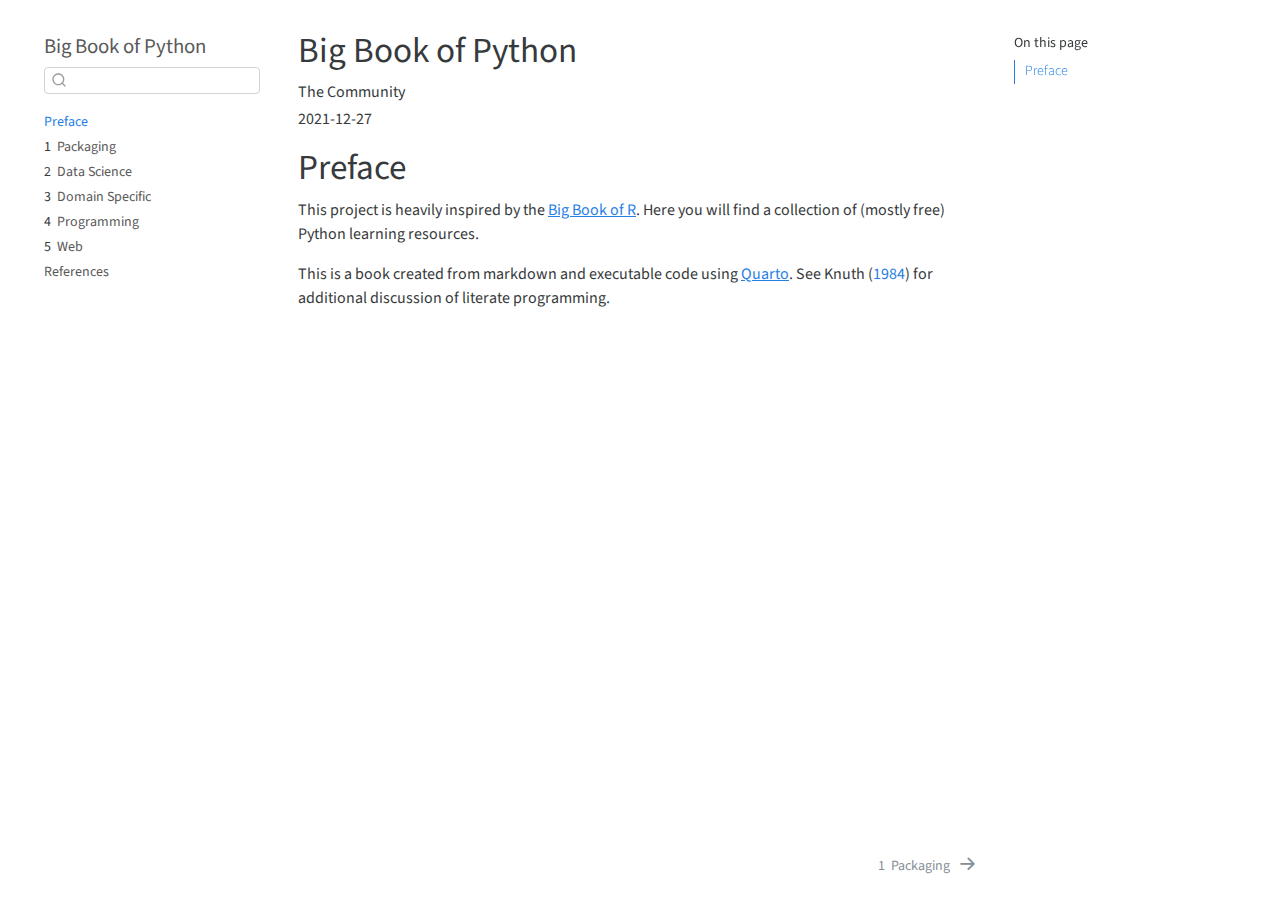
==== _book/index.html @ bb04ad39 "render book" ====
<!DOCTYPE html>
<html xmlns="http://www.w3.org/1999/xhtml" lang="" xml:lang=""><head>
  <meta charset="utf-8">
  <meta name="generator" content="quarto-0.2.399">
  <meta name="viewport" content="width=device-width, initial-scale=1.0, user-scalable=yes">
  <meta name="author" content="The Community">
  <meta name="dcterms.date" content="2021-12-27">
  <title>Big Book of Python</title>
  <style>
    code{white-space: pre-wrap;}
    span.smallcaps{font-variant: small-caps;}
    span.underline{text-decoration: underline;}
    div.column{display: inline-block; vertical-align: top; width: 50%;}
    div.hanging-indent{margin-left: 1.5em; text-indent: -1.5em;}
    ul.task-list{list-style: none;}
    div.csl-bib-body { }
    div.csl-entry {
      clear: both;
    }
    .hanging div.csl-entry {
      margin-left:2em;
      text-indent:-2em;
    }
    div.csl-left-margin {
      min-width:2em;
      float:left;
    }
    div.csl-right-inline {
      margin-left:2em;
      padding-left:1em;
    }
    div.csl-indent {
      margin-left: 2em;
    }
  </style>

  <!--[if lt IE 9]>
    <script src="//cdnjs.cloudflare.com/ajax/libs/html5shiv/3.7.3/html5shiv-printshiv.min.js"></script>
  <![endif]-->
  <script src="site_libs/quarto-nav/quarto-nav.js"></script>
  <script src="site_libs/quarto-nav/headroom.min.js"></script>
  <script src="site_libs/clipboard/clipboard.min.js"></script>
  <meta name="quarto:offset" content="./">
  <script src="site_libs/quarto-search/autocomplete.umd.js"></script>
  <script src="site_libs/quarto-search/fuse.min.js"></script>
  <script src="site_libs/quarto-search/quarto-search.js"></script>
  <link href="./packaging.html" rel="next">
  <script src="site_libs/quarto-html/quarto.js"></script>
  <script src="site_libs/quarto-html/popper.min.js"></script>
  <script src="site_libs/quarto-html/tippy.umd.min.js"></script>
  <script src="site_libs/quarto-html/anchor.min.js"></script>
  <link href="site_libs/quarto-html/tippy.css" rel="stylesheet">
  <link href="site_libs/quarto-html/quarto-syntax-highlighting.css" rel="stylesheet">
  <script src="site_libs/bootstrap/bootstrap.min.js"></script>
  <link href="site_libs/bootstrap/bootstrap-icons.css" rel="stylesheet">
  <link href="site_libs/bootstrap/bootstrap.min.css" rel="stylesheet">
  <script id="quarto-search-options" type="application/json">{
    "location": "sidebar",
    "copy-button": false,
    "collapse-after": 2,
    "panel-placement": "start",
    "type": "textbox",
    "limit": 20,
    "language": {
      "search-no-results-text": "No results",
      "search-matching-documents-text": "matching documents",
      "search-copy-link-title": "Copy link to search",
      "search-hide-matches-text": "Hide additional matches",
      "search-more-match-text": "more match in this document",
      "search-more-matches-text": "more matches in this document",
      "search-clear-button-title": "Clear",
      "search-detached-cancel-button-title": "Cancel",
      "search-submit-button-title": "Submit"
    }
  }</script>
</head>
<body class="floating">
<div id="quarto-search-results"></div>
  <header id="quarto-header" class="headroom fixed-top">
  <nav class="quarto-secondary-nav" data-bs-toggle="collapse" data-bs-target="#quarto-sidebar" aria-controls="quarto-sidebar" aria-expanded="false" aria-label="Toggle sidebar navigation" onclick="if (window.quartoToggleHeadroom) { window.quartoToggleHeadroom(); }">
    <div class="container-fluid d-flex justify-content-between">
      <h1 class="quarto-secondary-nav-title">Big Book of Python</h1>
      <button type="button" class="quarto-btn-toggle btn">
        <i class="bi bi-chevron-right"></i>
      </button>
    </div>
  </nav>
</header>
<!-- content -->
<div id="quarto-content" class="quarto-container page-columns page-rows-contents page-layout-article">
<!-- sidebar -->
  <nav id="quarto-sidebar" class="sidebar collapse sidebar-navigation floating overflow-auto">
  <div class="pt-lg-2 mt-2 text-left sidebar-header">
    <div class="sidebar-title mb-0 py-0">
      <a href="./">Big Book of Python</a> 
        <div class="sidebar-tools-main">
</div>
    </div>
  </div>
    <div class="mt-2 flex-shrink-0 align-items-center">
      <div class="sidebar-search">
      <div id="quarto-search" class="" title="Search"></div>
      </div>
    </div>
  <div class="sidebar-menu-container"> 
  <ul class="list-unstyled mt-1">
      <li class="sidebar-item">
  <a href="./index.html" class="active">Preface</a>
</li>
      <li class="sidebar-item">
  <a href="./packaging.html" class=""><span class="chapter-number">1</span>&nbsp; <span class="chapter-title">Packaging</span></a>
</li>
      <li class="sidebar-item">
  <a href="./data_science.html" class=""><span class="chapter-number">2</span>&nbsp; <span class="chapter-title">Data Science</span></a>
</li>
      <li class="sidebar-item">
  <a href="./domain_specific.html" class=""><span class="chapter-number">3</span>&nbsp; <span class="chapter-title">Domain Specific</span></a>
</li>
      <li class="sidebar-item">
  <a href="./programming.html" class=""><span class="chapter-number">4</span>&nbsp; <span class="chapter-title">Programming</span></a>
</li>
      <li class="sidebar-item">
  <a href="./web.html" class=""><span class="chapter-number">5</span>&nbsp; <span class="chapter-title">Web</span></a>
</li>
      <li class="sidebar-item">
  <a href="./references.html" class="">References</a>
</li>
  </ul>
  </div>
</nav>
<!-- margin-sidebar -->
    <div id="quarto-margin-sidebar" class="sidebar margin-sidebar">
      <nav id="TOC" role="doc-toc">
<h2 id="toc-title">On this page</h2>
<ul>
<li><a href="#preface" class="nav-link active" data-scroll-target="#preface">Preface</a></li>
</ul>
</nav>
    </div>
<!-- main -->
<main class="content">
<header id="title-block-header">
<h1 class="title d-none d-lg-block display-7">Big Book of Python</h1>
<p class="author">The Community</p>
<p class="date">2021-12-27</p>
</header>

<section id="preface" class="level1 unnumbered">
<h1 class="unnumbered">Preface</h1>
<p>This project is heavily inspired by the <a href="https://www.bigbookofr.com/">Big Book of R</a>. Here you will find a collection of (mostly free) Python learning resources.</p>
<p>This is a book created from markdown and executable code using <a href="https://quarto.org/">Quarto</a>. See <span class="citation" data-cites="knuth84">Knuth (<a href="references.html#ref-knuth84" role="doc-biblioref">1984</a>)</span> for additional discussion of literate programming.</p>


<div id="refs" class="references csl-bib-body hanging-indent" role="doc-bibliography" style="display: none">
<div id="ref-knuth84" class="csl-entry" role="doc-biblioentry">
Knuth, Donald E. 1984. <span>“Literate Programming.”</span> <em>Comput. J.</em> 27 (2): 97–111. <a href="https://doi.org/10.1093/comjnl/27.2.97">https://doi.org/10.1093/comjnl/27.2.97</a>.
</div>
</div>
</section>
</main> <!-- /main -->
<script type="application/javascript">
window.document.addEventListener("DOMContentLoaded", function (event) {
  const icon = "";
  const anchorJS = new window.AnchorJS();
  anchorJS.options = {
    placement: 'right',
    icon: icon
  };
  anchorJS.add('.anchored');
  const clipboard = new window.ClipboardJS('.code-copy-button', {
    target: function(trigger) {
      return trigger.previousElementSibling;
    }
  });
  clipboard.on('success', function(e) {
    // button target
    const button = e.trigger;
    // don't keep focus
    button.blur();
    // flash "checked"
    button.classList.add('code-copy-button-checked');
    setTimeout(function() {
      button.classList.remove('code-copy-button-checked');
    }, 1000);
    // clear code selection
    e.clearSelection();
  });
  function tippyHover(el, contentFn) {
    const config = {
      allowHTML: true,
      content: contentFn,
      maxWidth: 500,
      delay: 100,
      arrow: false,
      appendTo: function(el) {
          return el.parentElement;
      },
      interactive: true,
      interactiveBorder: 10,
      theme: 'quarto',
      placement: 'bottom-start'
    };
    window.tippy(el, config); 
  }
  const noterefs = window.document.querySelectorAll('a[role="doc-noteref"]');
  for (var i=0; i<noterefs.length; i++) {
    const ref = noterefs[i];
    tippyHover(ref, function() {
      let href = ref.getAttribute('href');
      try { href = new URL(href).hash; } catch {}
      const id = href.replace(/^#\/?/, "");
      const note = window.document.getElementById(id);
      return note.innerHTML;
    });
  }
  var bibliorefs = window.document.querySelectorAll('a[role="doc-biblioref"]');
  for (var i=0; i<bibliorefs.length; i++) {
    const ref = bibliorefs[i];
    const cites = ref.parentNode.getAttribute('data-cites').split(' ');
    tippyHover(ref, function() {
      var popup = window.document.createElement('div');
      cites.forEach(function(cite) {
        var citeDiv = window.document.createElement('div');
        citeDiv.classList.add('hanging-indent');
        citeDiv.classList.add('csl-entry');
        var biblioDiv = window.document.getElementById('ref-' + cite);
        if (biblioDiv) {
          citeDiv.innerHTML = biblioDiv.innerHTML;
        }
        popup.appendChild(citeDiv);
      });
      return popup.innerHTML;
    });
  }
});
</script>
<nav class="page-navigation">
  <div class="nav-page nav-page-previous">
  </div>
  <div class="nav-page nav-page-next">
      <a href="./packaging.html">
        <span class="nav-page-text"><span class="chapter-number">1</span>&nbsp; <span class="chapter-title">Packaging</span></span> <i class="bi bi-arrow-right-short"></i>
      </a>
  </div>
</nav>
</div> <!-- /content -->


</body></html>
---- _book/site_libs/quarto-html/tippy.css ----
.tippy-box[data-animation=fade][data-state=hidden]{opacity:0}[data-tippy-root]{max-width:calc(100vw - 10px)}.tippy-box{position:relative;background-color:#333;color:#fff;border-radius:4px;font-size:14px;line-height:1.4;outline:0;transition-property:transform,visibility,opacity}.tippy-box[data-placement^=top]>.tippy-arrow{bottom:0}.tippy-box[data-placement^=top]>.tippy-arrow:before{bottom:-7px;left:0;border-width:8px 8px 0;border-top-color:initial;transform-origin:center top}.tippy-box[data-placement^=bottom]>.tippy-arrow{top:0}.tippy-box[data-placement^=bottom]>.tippy-arrow:before{top:-7px;left:0;border-width:0 8px 8px;border-bottom-color:initial;transform-origin:center bottom}.tippy-box[data-placement^=left]>.tippy-arrow{right:0}.tippy-box[data-placement^=left]>.tippy-arrow:before{border-width:8px 0 8px 8px;border-left-color:initial;right:-7px;transform-origin:center left}.tippy-box[data-placement^=right]>.tippy-arrow{left:0}.tippy-box[data-placement^=right]>.tippy-arrow:before{left:-7px;border-width:8px 8px 8px 0;border-right-color:initial;transform-origin:center right}.tippy-box[data-inertia][data-state=visible]{transition-timing-function:cubic-bezier(.54,1.5,.38,1.11)}.tippy-arrow{width:16px;height:16px;color:#333}.tippy-arrow:before{content:"";position:absolute;border-color:transparent;border-style:solid}.tippy-content{position:relative;padding:5px 9px;z-index:1}
---- _book/site_libs/quarto-html/quarto-syntax-highlighting.css ----
/* quarto syntax highlight colors */
:root {
  --quarto-hl-ot-color: #007BA5;
  --quarto-hl-at-color: inherit;
  --quarto-hl-ss-color: #20794D;
  --quarto-hl-an-color: #5E5E5E;
  --quarto-hl-fu-color: #4758AB;
  --quarto-hl-st-color: #20794D;
  --quarto-hl-cf-color: #007BA5;
  --quarto-hl-op-color: #5E5E5E;
  --quarto-hl-er-color: #AD0000;
  --quarto-hl-bn-color: #AD0000;
  --quarto-hl-al-color: #AD0000;
  --quarto-hl-va-color: #111111;
  --quarto-hl-bu-color: inherit;
  --quarto-hl-ex-color: inherit;
  --quarto-hl-pp-color: #AD0000;
  --quarto-hl-in-color: #5E5E5E;
  --quarto-hl-vs-color: #20794D;
  --quarto-hl-wa-color: #5E5E5E;
  --quarto-hl-do-color: #5E5E5E;
  --quarto-hl-im-color: inherit;
  --quarto-hl-ch-color: #20794D;
  --quarto-hl-dt-color: #AD0000;
  --quarto-hl-fl-color: #AD0000;
  --quarto-hl-co-color: #5E5E5E;
  --quarto-hl-cv-color: #5E5E5E;
  --quarto-hl-cn-color: #8f5902;
  --quarto-hl-sc-color: #5E5E5E;
  --quarto-hl-dv-color: #AD0000;
  --quarto-hl-kw-color: #007BA5;
}

/* other quarto variables */
:root {
  --quarto-font-monospace: SFMono-Regular, Menlo, Monaco, Consolas, "Liberation Mono", "Courier New", monospace;
}

code span {
  color: #007BA5;
}

div.sourceCode {
  color: #007BA5;
}

code span.ot {
  color: #007BA5;
}

code span.ss {
  color: #20794D;
}

code span.an {
  color: #5E5E5E;
}

code span.fu {
  color: #4758AB;
}

code span.st {
  color: #20794D;
}

code span.cf {
  color: #007BA5;
}

code span.op {
  color: #5E5E5E;
}

code span.er {
  color: #AD0000;
}

code span.bn {
  color: #AD0000;
}

code span.al {
  color: #AD0000;
}

code span.va {
  color: #111111;
}

code span.pp {
  color: #AD0000;
}

code span.in {
  color: #5E5E5E;
}

code span.vs {
  color: #20794D;
}

code span.wa {
  color: #5E5E5E;
  font-style: italic;
}

code span.do {
  color: #5E5E5E;
  font-style: italic;
}

code span.ch {
  color: #20794D;
}

code span.dt {
  color: #AD0000;
}

code span.fl {
  color: #AD0000;
}

code span.co {
  color: #5E5E5E;
}

code span.cv {
  color: #5E5E5E;
  font-style: italic;
}

code span.cn {
  color: #8f5902;
}

code span.sc {
  color: #5E5E5E;
}

code span.dv {
  color: #AD0000;
}

code span.kw {
  color: #007BA5;
}
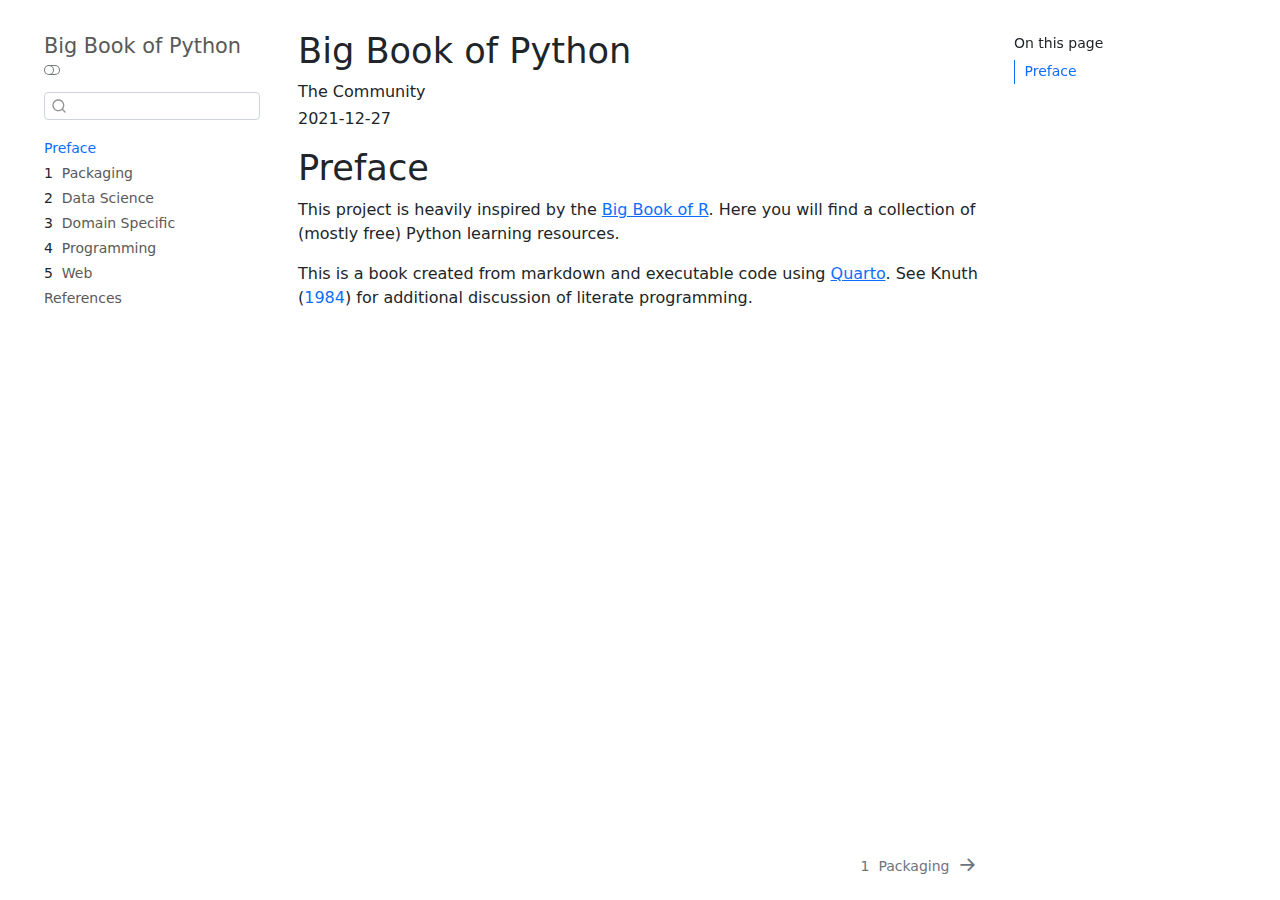
==== commit 483d05d8: "render site" ====
--- a/_book/index.html
+++ b/_book/index.html
@@ -50,10 +50,12 @@
   <script src="site_libs/quarto-html/tippy.umd.min.js"></script>
   <script src="site_libs/quarto-html/anchor.min.js"></script>
   <link href="site_libs/quarto-html/tippy.css" rel="stylesheet">
-  <link href="site_libs/quarto-html/quarto-syntax-highlighting.css" rel="stylesheet">
+  <link class="quarto-color-scheme" href="site_libs/quarto-html/quarto-syntax-highlighting.css" rel="stylesheet">
+  <link class="quarto-color-scheme quarto-color-alternate" rel="prefetch" href="site_libs/quarto-html/quarto-syntax-highlighting-dark.css">
   <script src="site_libs/bootstrap/bootstrap.min.js"></script>
   <link href="site_libs/bootstrap/bootstrap-icons.css" rel="stylesheet">
-  <link href="site_libs/bootstrap/bootstrap.min.css" rel="stylesheet">
+  <link class="quarto-color-scheme" href="site_libs/bootstrap/bootstrap.min.css" rel="stylesheet">
+  <link class="quarto-color-scheme quarto-color-alternate" rel="prefetch" href="site_libs/bootstrap/bootstrap-dark.min.css">
   <script id="quarto-search-options" type="application/json">{
     "location": "sidebar",
     "copy-button": false,
@@ -73,6 +75,15 @@
       "search-submit-button-title": "Submit"
     }
   }</script>
+  <script async="" src="https://www.googletagmanager.com/gtag/js?id=G-9V0PHPJJY9"></script>
+
+  <script type="text/javascript">
+
+  window.dataLayer = window.dataLayer || [];
+  function gtag(){dataLayer.push(arguments);}
+  gtag('js', new Date());
+  gtag('config', 'G-9V0PHPJJY9', { 'anonymize_ip': true});
+  </script>
 </head>
 <body class="floating">
 <div id="quarto-search-results"></div>
@@ -94,6 +105,7 @@
     <div class="sidebar-title mb-0 py-0">
       <a href="./">Big Book of Python</a> 
         <div class="sidebar-tools-main">
+  <a href="" class="quarto-color-scheme-toggle sidebar-tool" onclick="window.quartoToggleColorScheme(); return false;" title="Toggle dark mode"><i class="bi"></i></a>
 </div>
     </div>
   </div>
@@ -160,6 +172,102 @@
 </main> <!-- /main -->
 <script type="application/javascript">
 window.document.addEventListener("DOMContentLoaded", function (event) {
+  const disableStylesheet = (stylesheets) => {
+    for (let i=0; i < stylesheets.length; i++) {
+      const stylesheet = stylesheets[i];
+      stylesheet.rel = 'prefetch';
+    }
+  }
+  const enableStylesheet = (stylesheets) => {
+    for (let i=0; i < stylesheets.length; i++) {
+      const stylesheet = stylesheets[i];
+      stylesheet.rel = 'stylesheet';
+    }
+  }
+  const manageTransitions = (selector, allowTransitions) => {
+    const els = window.document.querySelectorAll(selector);
+    for (let i=0; i < els.length; i++) {
+      const el = els[i];
+      if (allowTransitions) {
+        el.classList.remove('notransition');
+      } else {
+        el.classList.add('notransition');
+      }
+    }
+  }
+  const toggleColorMode = (alternate) => {
+    // Switch the stylesheets
+    const alternateStylesheets = window.document.querySelectorAll('link.quarto-color-scheme.quarto-color-alternate');
+    manageTransitions('#quarto-margin-sidebar .nav-link', false);
+    if (alternate) {
+      enableStylesheet(alternateStylesheets);
+    } else {
+      disableStylesheet(alternateStylesheets);
+    }
+    manageTransitions('#quarto-margin-sidebar .nav-link', true);
+    // Switch the toggles
+    const toggles = window.document.querySelectorAll('.quarto-color-scheme-toggle');
+    for (let i=0; i < toggles.length; i++) {
+      const toggle = toggles[i];
+      if (toggle) {
+        if (alternate) {
+          toggle.classList.add("alternate");     
+        } else {
+          toggle.classList.remove("alternate");
+        }
+      }
+    }
+  }
+  const isFileUrl = () => { 
+    return window.location.protocol === 'file:';
+  }
+  const hasAlternateSentinel = () => {  
+    let styleSentinel = getColorSchemeSentinel();
+    if (styleSentinel !== null) {
+      return styleSentinel === "alternate";
+    } else {
+      return false;
+    }
+  }
+  const setStyleSentinel = (alternate) => {
+    const value = alternate ? "alternate" : "default";
+    if (!isFileUrl()) {
+      window.localStorage.setItem("quarto-color-scheme", value);
+    } else {
+      localAlternateSentinel = value;
+    }
+  }
+  const getColorSchemeSentinel = () => {
+    if (!isFileUrl()) {
+      return window.localStorage.getItem("quarto-color-scheme");
+    } else {
+      return localAlternateSentinel;
+    }
+  }
+  let localAlternateSentinel = null;
+  // Dark / light mode switch
+  window.quartoToggleColorScheme = () => {
+    // Read the current dark / light value 
+    let toAlternate = !hasAlternateSentinel();
+    toggleColorMode(toAlternate);
+    setStyleSentinel(toAlternate);
+  };
+  // Ensure there is a toggle, if there isn't float one in the top right
+  if (window.document.querySelector('.quarto-color-scheme-toggle') === null) {
+    const a = window.document.createElement('a');
+    a.id = "quarto-color-scheme-toggle";
+    a.classList.add('top-right');
+    a.href = "";
+    a.onclick = function() { try { window.quartoToggleColorScheme(); } catch {} return false; };
+    const i = window.document.createElement("i");
+    i.classList.add('bi');
+    a.appendChild(i);
+    window.document.body.appendChild(a);
+  }
+  // Switch to dark mode if need be
+  if (hasAlternateSentinel()) {
+    toggleColorMode(true);
+  } 
   const icon = "";
   const anchorJS = new window.AnchorJS();
   anchorJS.options = {
--- a/_book/site_libs/quarto-html/quarto-syntax-highlighting-dark.css
+++ b/_book/site_libs/quarto-html/quarto-syntax-highlighting-dark.css
@@ -0,0 +1,167 @@
+/* quarto syntax highlight colors */
+:root {
+  --quarto-hl-al-color: #f07178;
+  --quarto-hl-an-color: #d4d0ab;
+  --quarto-hl-at-color: #00e0e0;
+  --quarto-hl-bn-color: #d4d0ab;
+  --quarto-hl-bu-color: #abe338;
+  --quarto-hl-ch-color: #abe338;
+  --quarto-hl-co-color: #f8f8f2;
+  --quarto-hl-cv-color: #ffd700;
+  --quarto-hl-cn-color: #ffd700;
+  --quarto-hl-cf-color: #ffa07a;
+  --quarto-hl-dt-color: #ffa07a;
+  --quarto-hl-dv-color: #d4d0ab;
+  --quarto-hl-do-color: #f8f8f2;
+  --quarto-hl-er-color: #f07178;
+  --quarto-hl-ex-color: #00e0e0;
+  --quarto-hl-fl-color: #d4d0ab;
+  --quarto-hl-fu-color: #ffa07a;
+  --quarto-hl-im-color: #abe338;
+  --quarto-hl-in-color: #d4d0ab;
+  --quarto-hl-kw-color: #ffa07a;
+  --quarto-hl-op-color: #ffa07a;
+  --quarto-hl-pp-color: #dcc6e0;
+  --quarto-hl-re-color: #00e0e0;
+  --quarto-hl-sc-color: #abe338;
+  --quarto-hl-ss-color: #abe338;
+  --quarto-hl-st-color: #abe338;
+  --quarto-hl-va-color: #00e0e0;
+  --quarto-hl-vs-color: #abe338;
+  --quarto-hl-wa-color: #dcc6e0;
+}
+
+/* other quarto variables */
+:root {
+  --quarto-font-monospace: SFMono-Regular, Menlo, Monaco, Consolas, "Liberation Mono", "Courier New", monospace;
+}
+
+code span.al {
+  font-weight: bold;
+  color: #f07178;
+}
+
+code span.an {
+  color: #d4d0ab;
+}
+
+code span.at {
+  color: #00e0e0;
+}
+
+code span.bn {
+  color: #d4d0ab;
+}
+
+code span.bu {
+  color: #abe338;
+}
+
+code span.ch {
+  color: #abe338;
+}
+
+code span.co {
+  font-style: italic;
+  color: #f8f8f2;
+}
+
+code span.cv {
+  color: #ffd700;
+}
+
+code span.cn {
+  color: #ffd700;
+}
+
+code span.cf {
+  font-weight: bold;
+  color: #ffa07a;
+}
+
+code span.dt {
+  color: #ffa07a;
+}
+
+code span.dv {
+  color: #d4d0ab;
+}
+
+code span.do {
+  color: #f8f8f2;
+}
+
+code span.er {
+  color: #f07178;
+  text-decoration: underline;
+}
+
+code span.ex {
+  font-weight: bold;
+  color: #00e0e0;
+}
+
+code span.fl {
+  color: #d4d0ab;
+}
+
+code span.fu {
+  color: #ffa07a;
+}
+
+code span.im {
+  color: #abe338;
+}
+
+code span.in {
+  color: #d4d0ab;
+}
+
+code span.kw {
+  font-weight: bold;
+  color: #ffa07a;
+}
+
+code span {
+  color: #f8f8f2;
+}
+
+div.sourceCode {
+  color: #f8f8f2;
+}
+
+code span.op {
+  color: #ffa07a;
+}
+
+code span.pp {
+  color: #dcc6e0;
+}
+
+code span.re {
+  color: #00e0e0;
+}
+
+code span.sc {
+  color: #abe338;
+}
+
+code span.ss {
+  color: #abe338;
+}
+
+code span.st {
+  color: #abe338;
+}
+
+code span.va {
+  color: #00e0e0;
+}
+
+code span.vs {
+  color: #abe338;
+}
+
+code span.wa {
+  color: #dcc6e0;
+}
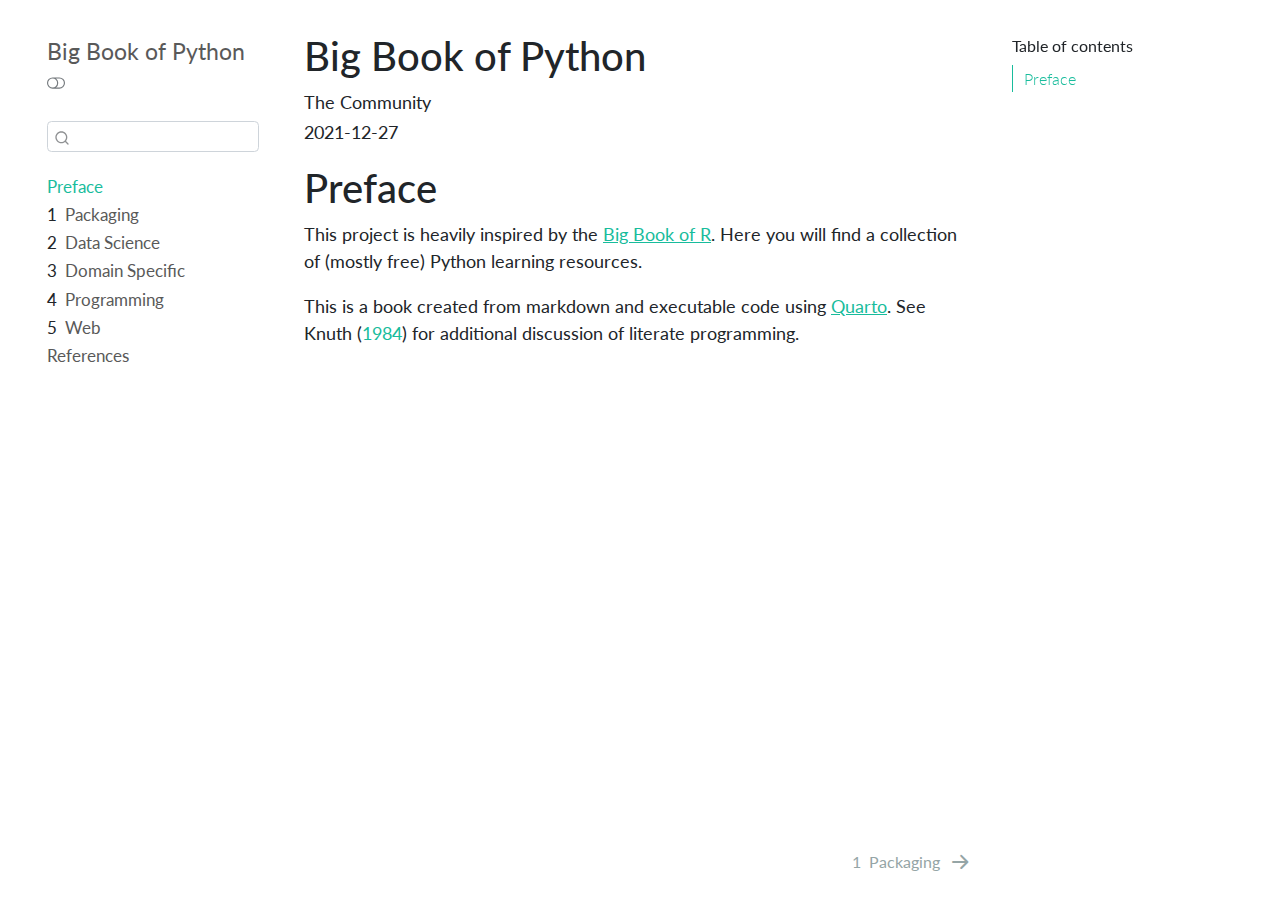
==== commit fd510fa9: "update site to latest quarto version" ====
--- a/_book/index.html
+++ b/_book/index.html
@@ -1,7 +1,7 @@
 <!DOCTYPE html>
-<html xmlns="http://www.w3.org/1999/xhtml" lang="" xml:lang=""><head>
+<html xmlns="http://www.w3.org/1999/xhtml" lang="en" xml:lang="en"><head>
   <meta charset="utf-8">
-  <meta name="generator" content="quarto-0.2.399">
+  <meta name="generator" content="quarto-0.3.93">
   <meta name="viewport" content="width=device-width, initial-scale=1.0, user-scalable=yes">
   <meta name="author" content="The Community">
   <meta name="dcterms.date" content="2021-12-27">
@@ -34,9 +34,6 @@
     }
   </style>
 
-  <!--[if lt IE 9]>
-    <script src="//cdnjs.cloudflare.com/ajax/libs/html5shiv/3.7.3/html5shiv-printshiv.min.js"></script>
-  <![endif]-->
   <script src="site_libs/quarto-nav/quarto-nav.js"></script>
   <script src="site_libs/quarto-nav/headroom.min.js"></script>
   <script src="site_libs/clipboard/clipboard.min.js"></script>
@@ -75,15 +72,9 @@
       "search-submit-button-title": "Submit"
     }
   }</script>
-  <script async="" src="https://www.googletagmanager.com/gtag/js?id=G-9V0PHPJJY9"></script>
-
-  <script type="text/javascript">
-
-  window.dataLayer = window.dataLayer || [];
-  function gtag(){dataLayer.push(arguments);}
-  gtag('js', new Date());
-  gtag('config', 'G-9V0PHPJJY9', { 'anonymize_ip': true});
-  </script>
+  <!--[if lt IE 9]>
+    <script src="//cdnjs.cloudflare.com/ajax/libs/html5shiv/3.7.3/html5shiv-printshiv.min.js"></script>
+  <![endif]-->
 </head>
 <body class="floating">
 <div id="quarto-search-results"></div>
@@ -101,49 +92,63 @@
 <div id="quarto-content" class="quarto-container page-columns page-rows-contents page-layout-article">
 <!-- sidebar -->
   <nav id="quarto-sidebar" class="sidebar collapse sidebar-navigation floating overflow-auto">
-  <div class="pt-lg-2 mt-2 text-left sidebar-header">
+    <div class="pt-lg-2 mt-2 text-left sidebar-header">
     <div class="sidebar-title mb-0 py-0">
       <a href="./">Big Book of Python</a> 
         <div class="sidebar-tools-main">
   <a href="" class="quarto-color-scheme-toggle sidebar-tool" onclick="window.quartoToggleColorScheme(); return false;" title="Toggle dark mode"><i class="bi"></i></a>
 </div>
     </div>
-  </div>
-    <div class="mt-2 flex-shrink-0 align-items-center">
-      <div class="sidebar-search">
-      <div id="quarto-search" class="" title="Search"></div>
       </div>
+      <div class="mt-2 flex-shrink-0 align-items-center">
+        <div class="sidebar-search">
+        <div id="quarto-search" class="" title="Search"></div>
+        </div>
+      </div>
+    <div class="sidebar-menu-container"> 
+    <ul class="list-unstyled mt-1">
+        <li class="sidebar-item">
+  <div class="sidebar-item-container"> 
+  <a href="./index.html" class="sidebar-item-text active">Preface</a>
+  </div>
+</li>
+        <li class="sidebar-item">
+  <div class="sidebar-item-container"> 
+  <a href="./packaging.html" class="sidebar-item-text "><span class="chapter-number">1</span>&nbsp; <span class="chapter-title">Packaging</span></a>
+  </div>
+</li>
+        <li class="sidebar-item">
+  <div class="sidebar-item-container"> 
+  <a href="./data_science.html" class="sidebar-item-text "><span class="chapter-number">2</span>&nbsp; <span class="chapter-title">Data Science</span></a>
+  </div>
+</li>
+        <li class="sidebar-item">
+  <div class="sidebar-item-container"> 
+  <a href="./domain_specific.html" class="sidebar-item-text "><span class="chapter-number">3</span>&nbsp; <span class="chapter-title">Domain Specific</span></a>
+  </div>
+</li>
+        <li class="sidebar-item">
+  <div class="sidebar-item-container"> 
+  <a href="./programming.html" class="sidebar-item-text "><span class="chapter-number">4</span>&nbsp; <span class="chapter-title">Programming</span></a>
+  </div>
+</li>
+        <li class="sidebar-item">
+  <div class="sidebar-item-container"> 
+  <a href="./web.html" class="sidebar-item-text "><span class="chapter-number">5</span>&nbsp; <span class="chapter-title">Web</span></a>
+  </div>
+</li>
+        <li class="sidebar-item">
+  <div class="sidebar-item-container"> 
+  <a href="./references.html" class="sidebar-item-text ">References</a>
+  </div>
+</li>
+    </ul>
     </div>
-  <div class="sidebar-menu-container"> 
-  <ul class="list-unstyled mt-1">
-      <li class="sidebar-item">
-  <a href="./index.html" class="active">Preface</a>
-</li>
-      <li class="sidebar-item">
-  <a href="./packaging.html" class=""><span class="chapter-number">1</span>&nbsp; <span class="chapter-title">Packaging</span></a>
-</li>
-      <li class="sidebar-item">
-  <a href="./data_science.html" class=""><span class="chapter-number">2</span>&nbsp; <span class="chapter-title">Data Science</span></a>
-</li>
-      <li class="sidebar-item">
-  <a href="./domain_specific.html" class=""><span class="chapter-number">3</span>&nbsp; <span class="chapter-title">Domain Specific</span></a>
-</li>
-      <li class="sidebar-item">
-  <a href="./programming.html" class=""><span class="chapter-number">4</span>&nbsp; <span class="chapter-title">Programming</span></a>
-</li>
-      <li class="sidebar-item">
-  <a href="./web.html" class=""><span class="chapter-number">5</span>&nbsp; <span class="chapter-title">Web</span></a>
-</li>
-      <li class="sidebar-item">
-  <a href="./references.html" class="">References</a>
-</li>
-  </ul>
-  </div>
 </nav>
 <!-- margin-sidebar -->
     <div id="quarto-margin-sidebar" class="sidebar margin-sidebar">
-      <nav id="TOC" role="doc-toc">
-<h2 id="toc-title">On this page</h2>
+        <nav id="TOC" role="doc-toc">
+<h2 id="toc-title">Table of contents</h2>
 <ul>
 <li><a href="#preface" class="nav-link active" data-scroll-target="#preface">Preface</a></li>
 </ul>
@@ -239,12 +244,13 @@
   }
   const getColorSchemeSentinel = () => {
     if (!isFileUrl()) {
-      return window.localStorage.getItem("quarto-color-scheme");
+      const storageValue = window.localStorage.getItem("quarto-color-scheme");
+      return storageValue != null ? storageValue : localAlternateSentinel;
     } else {
       return localAlternateSentinel;
     }
   }
-  let localAlternateSentinel = null;
+  let localAlternateSentinel = 'default';
   // Dark / light mode switch
   window.quartoToggleColorScheme = () => {
     // Read the current dark / light value 
@@ -255,8 +261,8 @@
   // Ensure there is a toggle, if there isn't float one in the top right
   if (window.document.querySelector('.quarto-color-scheme-toggle') === null) {
     const a = window.document.createElement('a');
-    a.id = "quarto-color-scheme-toggle";
     a.classList.add('top-right');
+    a.classList.add('quarto-color-scheme-toggle');
     a.href = "";
     a.onclick = function() { try { window.quartoToggleColorScheme(); } catch {} return false; };
     const i = window.document.createElement("i");
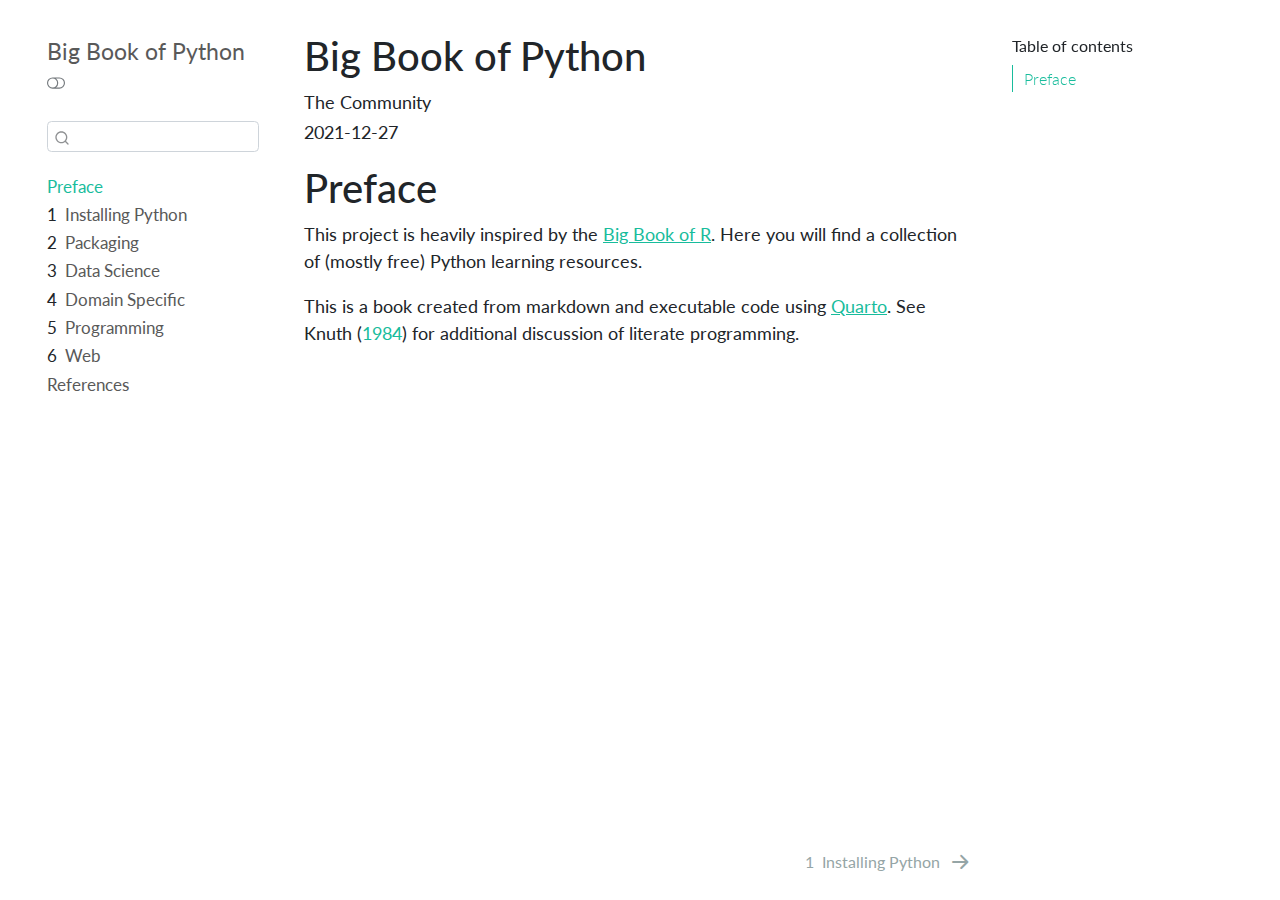
==== commit 6f5c3d70: "update site" ====
--- a/_book/index.html
+++ b/_book/index.html
@@ -41,7 +41,7 @@
   <script src="site_libs/quarto-search/autocomplete.umd.js"></script>
   <script src="site_libs/quarto-search/fuse.min.js"></script>
   <script src="site_libs/quarto-search/quarto-search.js"></script>
-  <link href="./packaging.html" rel="next">
+  <link href="./install.html" rel="next">
   <script src="site_libs/quarto-html/quarto.js"></script>
   <script src="site_libs/quarto-html/popper.min.js"></script>
   <script src="site_libs/quarto-html/tippy.umd.min.js"></script>
@@ -114,27 +114,32 @@
 </li>
         <li class="sidebar-item">
   <div class="sidebar-item-container"> 
-  <a href="./packaging.html" class="sidebar-item-text "><span class="chapter-number">1</span>&nbsp; <span class="chapter-title">Packaging</span></a>
-  </div>
-</li>
-        <li class="sidebar-item">
-  <div class="sidebar-item-container"> 
-  <a href="./data_science.html" class="sidebar-item-text "><span class="chapter-number">2</span>&nbsp; <span class="chapter-title">Data Science</span></a>
-  </div>
-</li>
-        <li class="sidebar-item">
-  <div class="sidebar-item-container"> 
-  <a href="./domain_specific.html" class="sidebar-item-text "><span class="chapter-number">3</span>&nbsp; <span class="chapter-title">Domain Specific</span></a>
-  </div>
-</li>
-        <li class="sidebar-item">
-  <div class="sidebar-item-container"> 
-  <a href="./programming.html" class="sidebar-item-text "><span class="chapter-number">4</span>&nbsp; <span class="chapter-title">Programming</span></a>
-  </div>
-</li>
-        <li class="sidebar-item">
-  <div class="sidebar-item-container"> 
-  <a href="./web.html" class="sidebar-item-text "><span class="chapter-number">5</span>&nbsp; <span class="chapter-title">Web</span></a>
+  <a href="./install.html" class="sidebar-item-text "><span class="chapter-number">1</span>&nbsp; <span class="chapter-title">Installing Python</span></a>
+  </div>
+</li>
+        <li class="sidebar-item">
+  <div class="sidebar-item-container"> 
+  <a href="./packaging.html" class="sidebar-item-text "><span class="chapter-number">2</span>&nbsp; <span class="chapter-title">Packaging</span></a>
+  </div>
+</li>
+        <li class="sidebar-item">
+  <div class="sidebar-item-container"> 
+  <a href="./data_science.html" class="sidebar-item-text "><span class="chapter-number">3</span>&nbsp; <span class="chapter-title">Data Science</span></a>
+  </div>
+</li>
+        <li class="sidebar-item">
+  <div class="sidebar-item-container"> 
+  <a href="./domain_specific.html" class="sidebar-item-text "><span class="chapter-number">4</span>&nbsp; <span class="chapter-title">Domain Specific</span></a>
+  </div>
+</li>
+        <li class="sidebar-item">
+  <div class="sidebar-item-container"> 
+  <a href="./programming.html" class="sidebar-item-text "><span class="chapter-number">5</span>&nbsp; <span class="chapter-title">Programming</span></a>
+  </div>
+</li>
+        <li class="sidebar-item">
+  <div class="sidebar-item-container"> 
+  <a href="./web.html" class="sidebar-item-text "><span class="chapter-number">6</span>&nbsp; <span class="chapter-title">Web</span></a>
   </div>
 </li>
         <li class="sidebar-item">
@@ -352,8 +357,8 @@
   <div class="nav-page nav-page-previous">
   </div>
   <div class="nav-page nav-page-next">
-      <a href="./packaging.html">
-        <span class="nav-page-text"><span class="chapter-number">1</span>&nbsp; <span class="chapter-title">Packaging</span></span> <i class="bi bi-arrow-right-short"></i>
+      <a href="./install.html">
+        <span class="nav-page-text"><span class="chapter-number">1</span>&nbsp; <span class="chapter-title">Installing Python</span></span> <i class="bi bi-arrow-right-short"></i>
       </a>
   </div>
 </nav>
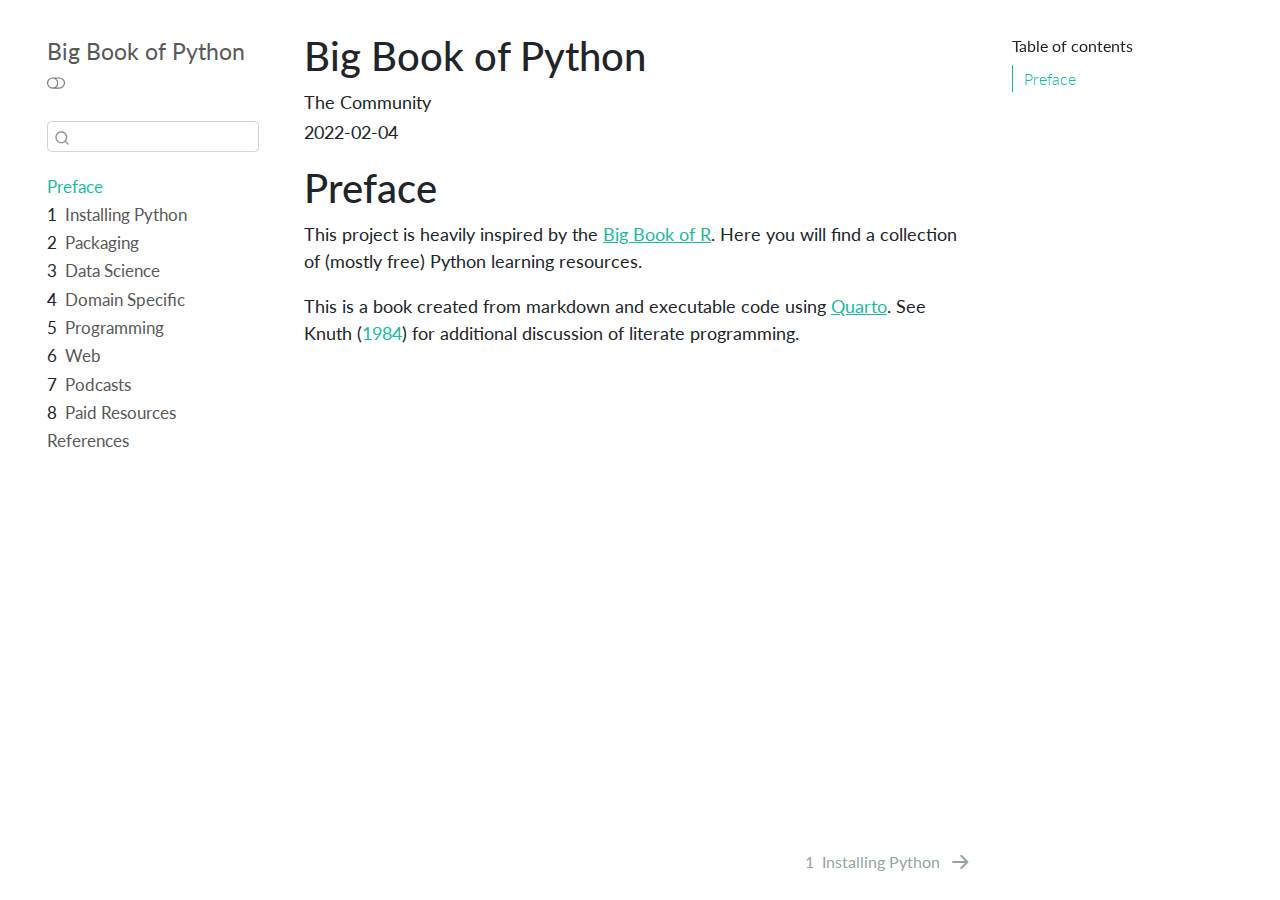
==== commit 92427e94: "update date" ====
--- a/_book/index.html
+++ b/_book/index.html
@@ -4,7 +4,7 @@
   <meta name="generator" content="quarto-0.3.93">
   <meta name="viewport" content="width=device-width, initial-scale=1.0, user-scalable=yes">
   <meta name="author" content="The Community">
-  <meta name="dcterms.date" content="2021-12-27">
+  <meta name="dcterms.date" content="2022-02-04">
   <title>Big Book of Python</title>
   <style>
     code{white-space: pre-wrap;}
@@ -144,6 +144,16 @@
 </li>
         <li class="sidebar-item">
   <div class="sidebar-item-container"> 
+  <a href="./podcasts.html" class="sidebar-item-text "><span class="chapter-number">7</span>&nbsp; <span class="chapter-title">Podcasts</span></a>
+  </div>
+</li>
+        <li class="sidebar-item">
+  <div class="sidebar-item-container"> 
+  <a href="./paid.html" class="sidebar-item-text "><span class="chapter-number">8</span>&nbsp; <span class="chapter-title">Paid Resources</span></a>
+  </div>
+</li>
+        <li class="sidebar-item">
+  <div class="sidebar-item-container"> 
   <a href="./references.html" class="sidebar-item-text ">References</a>
   </div>
 </li>
@@ -164,7 +174,7 @@
 <header id="title-block-header">
 <h1 class="title d-none d-lg-block display-7">Big Book of Python</h1>
 <p class="author">The Community</p>
-<p class="date">2021-12-27</p>
+<p class="date">2022-02-04</p>
 </header>
 
 <section id="preface" class="level1 unnumbered">
